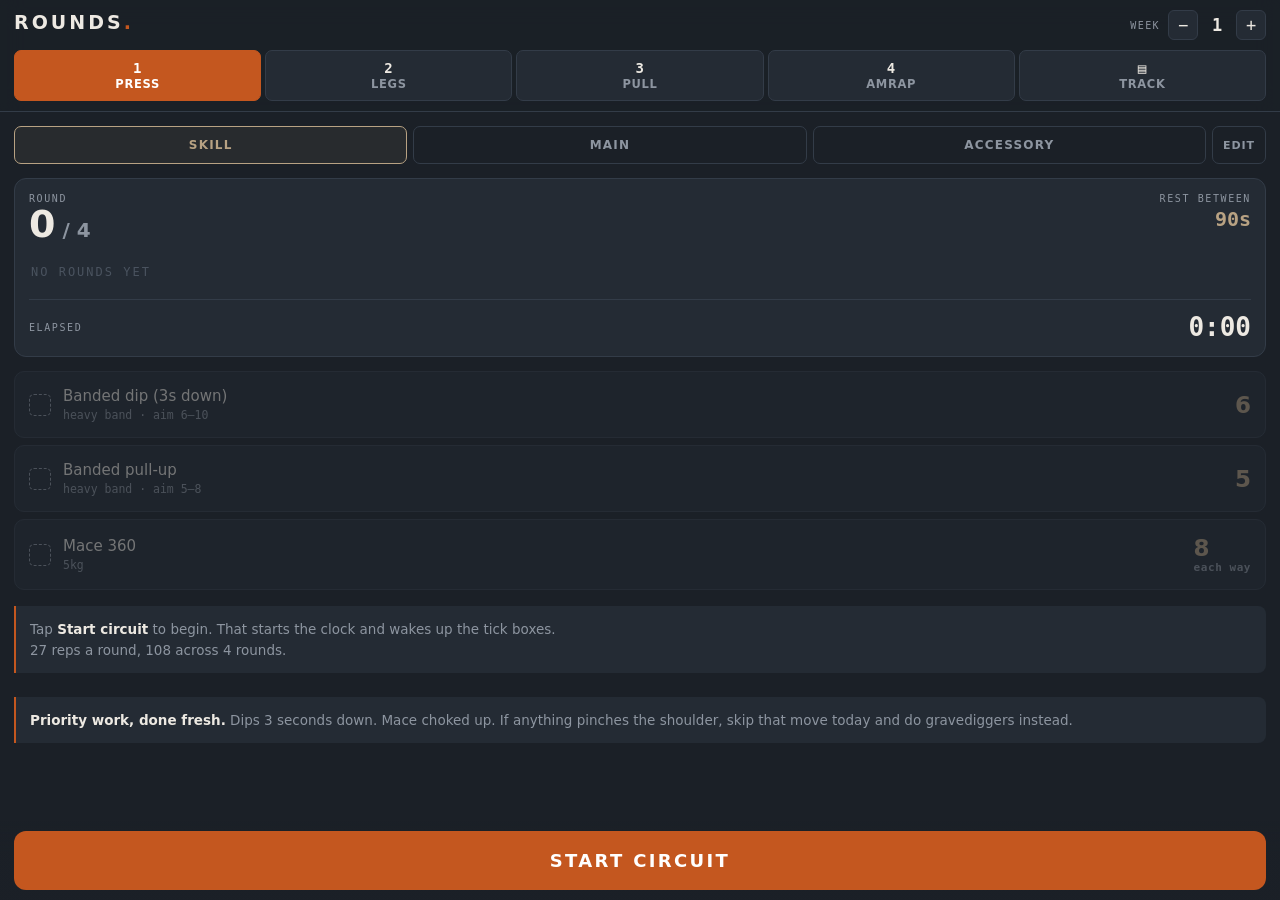
==== index.html @ 88462869 "Create index.html" ====
<!DOCTYPE html>
<html lang="en">
<head>
<meta charset="utf-8">
<meta name="viewport" content="width=device-width, initial-scale=1, viewport-fit=cover, user-scalable=no">
<meta name="apple-mobile-web-app-capable" content="yes">
<meta name="apple-mobile-web-app-title" content="Rounds">
<meta name="apple-mobile-web-app-status-bar-style" content="black-translucent">
<meta name="theme-color" content="#1B2027">
<link rel="manifest" href="manifest.json">
<link rel="apple-touch-icon" href="apple-touch-icon.png">
<title>Rounds Block</title>
<style>
:root{
  --iron:#1B2027; --iron-lift:#242B34; --iron-edge:#333C48;
  --chalk:#EDE9E2; --chalk-dim:#8D95A0;
  --oxide:#C4571F; --canvas:#B8A283; --done:#3D4A3A;
  --display:'Avenir Next Condensed','HelveticaNeue-CondensedBold','Arial Narrow',system-ui,sans-serif;
  --body:-apple-system,BlinkMacSystemFont,system-ui,'Segoe UI',sans-serif;
  --data:ui-monospace,'SF Mono',Menlo,Consolas,monospace;
}
*{box-sizing:border-box;-webkit-tap-highlight-color:transparent;margin:0;padding:0}
html,body{height:100%}
body{background:var(--iron);color:var(--chalk);font-family:var(--body);
 -webkit-font-smoothing:antialiased;padding-bottom:calc(168px + env(safe-area-inset-bottom));
 overscroll-behavior-y:contain}
button{font:inherit}

header{position:sticky;top:0;z-index:20;background:rgba(27,32,39,.94);
 backdrop-filter:saturate(160%) blur(12px);border-bottom:1px solid var(--iron-edge);
 padding:calc(10px + env(safe-area-inset-top)) 14px 10px}
.brandrow{display:flex;align-items:baseline;justify-content:space-between;margin-bottom:10px}
.brand{font-family:var(--display);font-weight:700;font-size:19px;letter-spacing:.16em;text-transform:uppercase}
.brand em{color:var(--oxide);font-style:normal}
.brandl{display:flex;align-items:center;gap:10px}
.progpill{border:1px solid var(--canvas);background:rgba(184,162,131,.1);color:var(--canvas);border-radius:6px;
 padding:5px 9px;font-family:var(--display);font-size:11px;letter-spacing:.12em;text-transform:uppercase;font-weight:700}
.editing .rp-rest{outline:1.5px dashed var(--canvas);outline-offset:4px;border-radius:6px;cursor:pointer}
.weekwrap{display:flex;align-items:center;gap:8px}
.weeklabel{font-family:var(--data);font-size:10px;letter-spacing:.14em;color:var(--chalk-dim);text-transform:uppercase}
.wkbtn{width:30px;height:30px;border:1px solid var(--iron-edge);background:var(--iron-lift);
 color:var(--chalk);border-radius:6px;font-size:17px;line-height:1;font-family:var(--data)}
.wkbtn:active{background:var(--oxide);border-color:var(--oxide)}
.wknum{font-family:var(--data);font-size:17px;font-weight:600;min-width:22px;text-align:center;font-variant-numeric:tabular-nums}
.tabs{display:grid;grid-template-columns:repeat(5,1fr);gap:4px}
.tab{border:1px solid var(--iron-edge);background:var(--iron-lift);color:var(--chalk-dim);
 border-radius:7px;padding:9px 1px;font-family:var(--display);font-size:11.5px;
 letter-spacing:.06em;text-transform:uppercase;font-weight:600}
.tab .n{display:block;font-family:var(--data);font-size:14px;color:var(--chalk);margin-bottom:1px}
.tab[aria-selected="true"]{background:var(--oxide);border-color:var(--oxide);color:#fff}
.tab[aria-selected="true"] .n{color:#fff}
.tab .dot{display:inline-block;width:5px;height:5px;border-radius:50%;background:var(--canvas);
 vertical-align:middle;margin-left:3px}
.tab[aria-selected="true"] .dot{background:#fff}

.circuits{display:flex;gap:6px;padding:14px 14px 0}
.cbtn{flex:1;border:1px solid var(--iron-edge);background:transparent;color:var(--chalk-dim);
 border-radius:7px;padding:11px 4px;font-family:var(--display);font-size:12px;
 letter-spacing:.1em;text-transform:uppercase;font-weight:600}
.cbtn[aria-selected="true"]{border-color:var(--canvas);color:var(--canvas);background:rgba(184,162,131,.08)}
.cbtn .tick{color:var(--canvas);font-size:11px}
.editbtn{flex:0 0 54px;border:1px solid var(--iron-edge);background:transparent;color:var(--chalk-dim);
 border-radius:7px;font-family:var(--display);font-size:11px;letter-spacing:.08em;text-transform:uppercase;font-weight:600}
.editbtn[aria-pressed="true"]{border-color:var(--canvas);background:var(--canvas);color:var(--iron)}

.roundpanel{margin:14px;padding:14px;background:var(--iron-lift);border:1px solid var(--iron-edge);border-radius:12px}
.rp-top{display:flex;justify-content:space-between;align-items:flex-start;margin-bottom:12px;gap:10px}
.rp-lab{font-family:var(--data);font-size:10px;letter-spacing:.16em;color:var(--chalk-dim);text-transform:uppercase;margin-bottom:3px}
.rp-count{font-family:var(--display);font-size:38px;font-weight:700;line-height:.9}
.rp-count span{color:var(--chalk-dim);font-size:20px}
.rp-rest{text-align:right}
.rp-rest .v{font-family:var(--data);font-size:20px;font-weight:600;color:var(--canvas)}
#tally{width:100%;height:34px;display:block}
.elapsed{margin-top:12px;padding-top:12px;border-top:1px solid var(--iron-edge);
 display:flex;justify-content:space-between;align-items:center}
.elapsed .v{font-family:var(--data);font-size:26px;font-weight:600;font-variant-numeric:tabular-nums;color:var(--chalk)}
.sealed{margin-top:12px;padding-top:12px;border-top:1px solid var(--iron-edge)}
.sealed .msg{font-size:13px;color:var(--canvas);font-family:var(--data);letter-spacing:.03em;line-height:1.5}

.stations{padding:0 14px;display:flex;flex-direction:column;gap:7px}
.st{display:flex;align-items:center;gap:12px;width:100%;text-align:left;
 background:var(--iron-lift);border:1px solid var(--iron-edge);border-radius:10px;
 padding:15px 14px;color:var(--chalk);transition:background .12s,border-color .12s,opacity .12s}
.st .mark{flex:none;width:22px;height:22px;border-radius:5px;border:1.5px solid var(--chalk-dim);position:relative}
.st .nm{flex:1;font-size:15px;font-weight:500;line-height:1.25}
.st .kit{display:block;font-size:11.5px;color:var(--chalk-dim);margin-top:2px;font-family:var(--data)}
.st .rp{flex:none;font-family:var(--display);font-size:23px;font-weight:700;color:var(--canvas)}
.st .rp small{font-size:11px;color:var(--chalk-dim);display:block;text-align:right;font-family:var(--data);letter-spacing:.05em}
.st[data-done="1"]{background:var(--done);border-color:#4E5C4A;opacity:.62}
.st[data-done="1"] .nm{text-decoration:line-through;text-decoration-thickness:1.5px}
.st[data-done="1"] .mark{background:var(--canvas);border-color:var(--canvas)}
.st[data-done="1"] .mark::after{content:"";position:absolute;left:7px;top:3px;width:5px;height:10px;
 border:solid var(--iron);border-width:0 2.5px 2.5px 0;transform:rotate(42deg)}
.sealedlist .st{opacity:.5}
.waiting .st{opacity:.42}
.waiting .st .mark{border-style:dashed}
.editing .st{border-color:var(--canvas);border-style:dashed;background:rgba(184,162,131,.06);opacity:1}
.editing .st .mark{display:none}
.editing .st .nm{text-decoration:none}
.editing .st .kit{color:var(--canvas)}
.editnote{margin:12px 14px 0;font-family:var(--data);font-size:10.5px;letter-spacing:.12em;
 text-transform:uppercase;color:var(--canvas)}

.note{margin:16px 14px 24px;padding:13px 14px;border-left:2px solid var(--oxide);
 background:var(--iron-lift);border-radius:0 8px 8px 0;font-size:13.5px;line-height:1.5;color:var(--chalk-dim)}
.note b{color:var(--chalk);font-weight:600}
.loads{padding:2px 14px 24px}
.loads h2{font-family:var(--display);font-size:14px;letter-spacing:.14em;text-transform:uppercase;margin:22px 0 9px;color:var(--canvas)}
.loads h2 .sub{display:block;font-family:var(--body);font-size:11.5px;letter-spacing:0;
 text-transform:none;color:var(--chalk-dim);font-weight:400;margin-top:4px;line-height:1.45}
.kitrow{display:flex;justify-content:space-between;align-items:center;gap:12px;width:100%;text-align:left;
 padding:14px 0;border:0;border-bottom:1px solid var(--iron-edge);background:none;
 color:var(--chalk);font-size:14px}
.kitrow .v{font-family:var(--data);color:var(--canvas);white-space:nowrap;font-weight:600;font-size:15px;text-align:right}
.kitrow .v em{font-style:normal;display:block;color:var(--chalk-dim);font-size:11px;font-weight:400;margin-top:2px}
.grouplab{font-family:var(--data);font-size:10px;letter-spacing:.14em;text-transform:uppercase;
 color:var(--chalk-dim);padding:16px 0 2px}
.logrow{display:flex;justify-content:space-between;gap:12px;padding:13px 0;border-bottom:1px solid var(--iron-edge);font-size:14px;align-items:flex-start}
.logrow .d{color:var(--chalk-dim);font-family:var(--data);font-size:11.5px;display:block;margin-top:3px;line-height:1.5}
.logrow .t{font-family:var(--data);color:var(--canvas);font-weight:600;text-align:right;white-space:nowrap}
.logrow .del{display:block;border:1px solid var(--iron-edge);background:transparent;color:var(--chalk-dim);
 border-radius:6px;padding:8px 11px;font-family:var(--data);font-size:11px;margin-top:7px}
.small{font-size:12.5px;color:var(--chalk-dim);padding:14px 0;line-height:1.55}
.ghost{border:1px solid var(--iron-edge);background:transparent;color:var(--chalk-dim);
 border-radius:8px;padding:14px 15px;font-family:var(--display);font-size:12px;
 letter-spacing:.11em;text-transform:uppercase;font-weight:600;width:100%;margin-top:14px}
.ghost.warn{border-color:#5E3A2A;color:#C98D6E}
.chart{width:100%;height:136px;display:block;margin:4px 0 2px}
.stat{display:flex;gap:8px;margin:2px 0 6px}
.stat div{flex:1;background:var(--iron-lift);border:1px solid var(--iron-edge);border-radius:10px;padding:11px 12px}
.stat .k{font-family:var(--data);font-size:9.5px;letter-spacing:.13em;text-transform:uppercase;color:var(--chalk-dim);line-height:1.4}
.stat .v{font-family:var(--display);font-size:26px;font-weight:700;color:var(--chalk);line-height:1.1;margin-top:4px}

.bar{position:fixed;left:0;right:0;bottom:0;z-index:30;
 padding:10px 14px calc(10px + env(safe-area-inset-bottom));
 background:linear-gradient(to top,rgba(27,32,39,.99) 62%,rgba(27,32,39,0))}
.go{width:100%;border:none;border-radius:12px;padding:19px;background:var(--oxide);color:#fff;
 font-family:var(--display);font-size:18px;font-weight:700;letter-spacing:.13em;text-transform:uppercase}
.go:active{filter:brightness(.86)}
.go[disabled]{background:var(--iron-lift);color:var(--chalk-dim);border:1px solid var(--iron-edge)}
.timer{width:100%;border:1px solid var(--canvas);border-radius:12px;padding:13px;
 background:rgba(184,162,131,.1);color:var(--canvas);display:flex;align-items:center;justify-content:space-between}
.timer .t{font-family:var(--data);font-size:34px;font-weight:600;font-variant-numeric:tabular-nums}
.timer .lab{font-family:var(--display);font-size:11px;letter-spacing:.16em;text-transform:uppercase;text-align:left}
.timer .skip{border:1px solid var(--canvas);background:transparent;color:var(--canvas);border-radius:8px;
 padding:11px 15px;font-family:var(--display);font-size:12px;letter-spacing:.11em;text-transform:uppercase;font-weight:600}

.scrim{position:fixed;inset:0;background:rgba(10,13,17,.72);z-index:40;backdrop-filter:blur(2px)}
.sheet{position:fixed;left:0;right:0;bottom:0;z-index:50;background:var(--iron-lift);
 border-top:1px solid var(--iron-edge);border-radius:16px 16px 0 0;
 padding:18px 16px calc(18px + env(safe-area-inset-bottom));max-height:88%;overflow:auto}
.sheet h3{font-family:var(--display);font-size:20px;letter-spacing:.09em;text-transform:uppercase;font-weight:700}
.sheet .cap{font-size:13.5px;color:var(--chalk-dim);line-height:1.55;margin-top:9px}
.sheet .cap b{color:var(--chalk);font-weight:600}
.stepper{display:flex;align-items:center;gap:10px;margin:18px 0 4px}
.stepper button{flex:0 0 64px;height:64px;border:1px solid var(--iron-edge);background:var(--iron);
 color:var(--chalk);border-radius:12px;font-size:28px;font-family:var(--data);line-height:1}
.stepper button:active{background:var(--oxide);border-color:var(--oxide)}
.stepper .val{flex:1;text-align:center;font-family:var(--display);font-size:42px;font-weight:700;color:var(--canvas);line-height:1}
.stepper .val u{text-decoration:none;font-size:16px;color:var(--chalk-dim);display:block;
 font-family:var(--data);letter-spacing:.1em;margin-top:5px;text-transform:uppercase}
.chips{display:flex;flex-wrap:wrap;gap:7px;margin-top:12px}
.chip{border:1px solid var(--iron-edge);background:var(--iron);color:var(--chalk-dim);border-radius:8px;
 padding:12px 14px;font-family:var(--data);font-size:13px;min-width:58px}
.chip[aria-pressed="true"]{border-color:var(--canvas);color:var(--canvas);background:rgba(184,162,131,.12)}
.sheetbtns{display:flex;gap:8px;margin-top:16px}
.sheetbtns button{flex:1;border-radius:12px;padding:17px 10px;font-family:var(--display);
 font-size:14px;letter-spacing:.11em;text-transform:uppercase;font-weight:700;border:1px solid var(--iron-edge);
 background:transparent;color:var(--chalk-dim)}
.sheetbtns button.primary{background:var(--oxide);border-color:var(--oxide);color:#fff}
.sheetbtns button.danger{background:#7A3418;border-color:#7A3418;color:#fff}
.hidden{display:none!important}
@media (prefers-reduced-motion:reduce){*{transition:none!important;animation:none!important}}
</style>
</head>
<body>

<header>
  <div class="brandrow">
    <div class="brandl">
      <div class="brand">Rounds<em>.</em></div>
      <button class="progpill hidden" id="progpill" aria-label="Change programme">Build ▾</button>
    </div>
    <div class="weekwrap">
      <span class="weeklabel">Week</span>
      <button class="wkbtn" id="wkdown" aria-label="Previous week">−</button>
      <span class="wknum" id="wknum">1</span>
      <button class="wkbtn" id="wkup" aria-label="Next week">+</button>
    </div>
  </div>
  <div class="tabs" id="tabs" role="tablist"></div>
</header>

<div class="circuits" id="circuits" role="tablist"></div>
<div class="editnote hidden" id="editnote">Editing — tap a station for load or reps, tap the rest to change it</div>

<div class="roundpanel" id="roundpanel">
  <div class="rp-top" id="rptop">
    <div>
      <div class="rp-lab">Round</div>
      <div class="rp-count"><b id="rdone">0</b><span id="rtotal"> / 3</span></div>
    </div>
    <div class="rp-rest" id="rprest">
      <div class="rp-lab" id="restlab">Rest between</div>
      <div class="v" id="restval">75s</div>
    </div>
  </div>
  <svg id="tally" viewBox="0 0 300 34" preserveAspectRatio="xMinYMid meet" aria-hidden="true"></svg>
  <div class="elapsed hidden" id="elapsedbox">
    <div class="rp-lab" style="margin:0" id="elapsedlab">Elapsed</div>
    <div class="v" id="elapsedval">0:00</div>
  </div>
  <div class="sealed hidden" id="sealedbox">
    <div class="msg" id="sealedmsg">Logged.</div>
    <button class="ghost warn" id="startagain">Start this circuit again</button>
  </div>
</div>

<div class="stations" id="stations"></div>
<div id="extra"></div>

<div class="bar" id="bar">
  <button class="go" id="go">Round complete</button>
  <div class="timer hidden" id="timerbox">
    <div>
      <div class="lab">Resting</div>
      <div class="t" id="tval">1:15</div>
    </div>
    <button class="skip" id="skip">Skip</button>
  </div>
</div>

<div class="scrim hidden" id="scrim"></div>
<div class="sheet hidden" id="sheet" role="dialog" aria-modal="true"></div>

<script>
/* ============================================================
   MOVEMENTS
   One entry per implement. The load lives here, not on the
   station, so changing the sandbag once changes it everywhere
   the sandbag appears.
   kind: mace | kb | bag | machine | bw
   ============================================================ */
const MOVES={
 mace360:     {label:"Mace 360",                 kg:8,  kind:"mace"},
 mace10to2:   {label:"Mace 10-to-2",             kg:8,  kind:"mace"},
 maceUpper:   {label:"Mace uppercut",            kg:5,  kind:"mace"},
 maceBarb:    {label:"Mace barbarian squat",     kg:8,  kind:"mace"},
 kbSwing:     {label:"KB two-hand swing",        kg:24, kind:"kb"},
 kbSwing1:    {label:"KB single-arm swing",      kg:20, kind:"kb"},
 kbPress2:    {label:"KB double overhead press", kg:16, pair:true, kind:"kb"},
 kbPushPress: {label:"KB single-arm push press", kg:24, kind:"kb"},
 kbFront2:    {label:"KB double front squat",    kg:20, pair:true, kind:"kb"},
 kbLunge:     {label:"KB rack reverse lunge",    kg:16, pair:true, kind:"kb"},
 kbSplit:     {label:"Bulgarian split squat",    kg:12, pair:true, kind:"kb"},
 kbRDL:       {label:"KB single-leg RDL",        kg:24, kind:"kb"},
 kbClean:     {label:"KB clean & press",         kg:20, kind:"kb"},
 renegade:    {label:"Renegade row",             kg:16, pair:true, kind:"kb"},
 farmer:      {label:"Farmer carry",             kg:20, pair:true, kind:"kb"},
 sandbag:     {label:"Sandbag",                  kg:20, kind:"bag"},
 chestPress:  {label:"Plate-loaded chest press", kg:0,  kind:"machine"},
 rowMachine:  {label:"Plate-loaded row",         kg:0,  kind:"machine"},
 cableCurl:   {label:"Cable curl",               kg:0,  kind:"machine"},
 pressUp:     {label:"Press-up",                 kg:0,  kind:"bw"},
 dip:         {label:"Dip",                      kg:0,  kind:"bw"},
 pullUp:      {label:"Pull-up",                  kg:0,  kind:"bw"},
 kneeRaise:   {label:"Hanging knee raise",       kg:0,  kind:"bw"},
 /* --- added for the Build block --- */
 bandPull:    {label:"Banded pull-up",           band:"Heavy", kind:"band"},
 bandDip:     {label:"Banded dip",               band:"Heavy", kind:"band"},
 pullNeg:     {label:"Pull-up negative",         kg:0,  kind:"bw"},
 dipHold:     {label:"Dip support hold",         kg:0,  kind:"bw"},
 pushKB:      {label:"Push-up on KB handles",    kg:0,  kind:"bw"},
 pushDecline: {label:"Decline / archer push-up", kg:0,  kind:"bw"},
 hollow:      {label:"Hollow hold",              kg:0,  kind:"bw"},
 bMace360:    {label:"Mace 360 (choked up)",     kg:5,  kind:"mace"},
 bMace10to2:  {label:"Mace 10-to-2 (choked up)", kg:5,  kind:"mace"},
 maceGrave:   {label:"Mace gravedigger",         kg:8,  kind:"mace"},
 kbRDL2:      {label:"Double KB Romanian deadlift", kg:20, pair:true, kind:"kb"},
 suitcase:    {label:"Suitcase carry",           kg:24, kind:"kb"},
 gorilla:     {label:"Double KB gorilla row",    kg:16, pair:true, kind:"kb"},
 goblet:      {label:"Goblet squat",             kg:20, kind:"kb"},
 slamBall:    {label:"Slam ball",                kg:10, kind:"ball"},
 facePull:    {label:"Cable face pull",          kg:0,  kind:"machine"},
 latPull:     {label:"Kneeling cable lat pulldown", kg:0, kind:"machine"},
 cableFly:    {label:"Cable chest fly",          kg:0,  kind:"machine"},
 cableLat:    {label:"Cable lateral raise",      kg:0,  kind:"machine"},
 cableRear:   {label:"Cable rear delt fly",      kg:0,  kind:"machine"}
};
const BANDS=["Extra heavy","Heavy","Medium","Light","Extra light","None"];

/* ============================================================
   BUILD — muscle-building circuits, 6-week block.
   Each session: Skill (pull-ups, dips, mace, done fresh),
   Main, Accessory. Session 4 is a 20-minute AMRAP.
   rng = the rep range to work through; rp = today's target.
   Week 6 is a deload: one round fewer on every circuit.
   ============================================================ */
const BUILD=[
 {n:1,name:"Press",
  A:{lab:"Skill",rounds:4,rest:90,
    note:"<b>Priority work, done fresh.</b> Dips 3 seconds down. Mace choked up. If anything pinches the shoulder, skip that move today and do gravediggers instead.",
    items:[
    {mv:"bandDip",    nm:"Banded dip (3s down)",     rp:6,  rng:"6–10"},
    {mv:"bandPull",   nm:"Banded pull-up",           rp:5,  rng:"5–8"},
    {mv:"bMace360",   nm:"Mace 360",                 rp:8,  side:"each", sub:"each way"}]},
  B:{lab:"Main",rounds:4,rest:75,
    note:"Straight from one station to the next. Every set stops 1–2 reps short of failure.",
    items:[
    {mv:"chestPress", nm:"Plate-loaded bench press", rp:10, rng:"10–12"},
    {mv:"rowMachine", nm:"Seated row",               rp:10, rng:"10–12"},
    {mv:"pushKB",     nm:"Push-up on KB handles",    rp:12, rng:"max −2"},
    {mv:"facePull",   nm:"Cable face pull",          rp:15, rng:"15–20"}]},
  C:{lab:"Accessory",rounds:2,rest:60,items:[
    {mv:"cableCurl",  nm:"Cable curl",               rp:12, rng:"12–15"},
    {mv:"kneeRaise",  nm:"Hanging knee raise",       rp:10, rng:"10–15"}]},
  fin:null},

 {n:2,name:"Legs",
  A:{lab:"Skill",rounds:3,rest:90,
    note:"<b>Negatives:</b> jump to the top, lower over 5 seconds. <b>Dip hold:</b> arms locked, shoulders pushed down away from your ears.",
    items:[
    {mv:"pullNeg",    nm:"Pull-up negative (5s down)", rp:3, rng:"3"},
    {mv:"maceGrave",  nm:"Mace gravedigger",         rp:8,  side:"each"},
    {mv:"dipHold",    nm:"Dip support hold",         rp:20, type:"sec", rng:"20–30s"}]},
  B:{lab:"Main",rounds:4,rest:75,items:[
    {mv:"kbFront2",   nm:"Double KB front squat",    rp:8,  rng:"8–12"},
    {mv:"kbSwing",    nm:"KB swing",                 rp:15},
    {mv:"kbSplit",    nm:"Bulgarian split squat",    rp:10, side:"each"},
    {mv:"kneeRaise",  nm:"Hanging knee raise",       rp:10, rng:"10–15"}]},
  C:{lab:"Accessory",rounds:3,rest:60,items:[
    {mv:"kbRDL2",     nm:"Double KB Romanian deadlift", rp:12},
    {mv:"suitcase",   nm:"Suitcase carry",           rp:30, type:"m", sub:"metres each hand"},
    {mv:"slamBall",   nm:"Slam ball",                rp:10}]},
  fin:null},

 {n:3,name:"Pull",
  A:{lab:"Skill",rounds:4,rest:90,
    note:"<b>Priority work, done fresh.</b> Full hang at the bottom of every pull-up. Mace choked up.",
    items:[
    {mv:"bandPull",   nm:"Banded pull-up",           rp:6,  rng:"6–10"},
    {mv:"bandDip",    nm:"Banded dip",               rp:6,  rng:"6–10"},
    {mv:"bMace10to2", nm:"Mace 10-to-2",             rp:8,  side:"each"}]},
  B:{lab:"Main",rounds:4,rest:75,items:[
    {mv:"latPull",    nm:"Kneeling cable lat pulldown", rp:10, rng:"10–12"},
    {mv:"pushDecline",nm:"Decline or archer push-up", rp:10, rng:"max −2"},
    {mv:"gorilla",    nm:"Double KB gorilla row",    rp:10, side:"each"},
    {mv:"cableFly",   nm:"Cable chest fly",          rp:12, rng:"12–15"}]},
  C:{lab:"Accessory",rounds:2,rest:60,items:[
    {mv:"cableLat",   nm:"Cable lateral raise",      rp:15, rng:"15–20"},
    {mv:"cableRear",  nm:"Cable rear delt fly",      rp:15, rng:"15–20"},
    {mv:"hollow",     nm:"Hollow hold",              rp:20, type:"sec", rng:"20–30s"}]},
  fin:null},

 {n:4,name:"AMRAP",
  A:{lab:"20-min AMRAP",amrap:1200,rest:0,items:[
    {mv:"bandPull",   nm:"Banded pull-up",           rp:5},
    {mv:"bandDip",    nm:"Banded dip",               rp:5},
    {mv:"bMace360",   nm:"Mace 360",                 rp:10, side:"total"},
    {mv:"kbSwing",    nm:"KB swing",                 rp:10},
    {mv:"goblet",     nm:"Goblet squat",             rp:10},
    {mv:"slamBall",   nm:"Slam ball",                rp:10}]},
  fin:null}
];

/* type: undefined (reps) | sec | m      side: total | each | undefined */
const WEEKS={1:[3,3],2:[3,3],3:[4,3],4:[4,3],5:[5,4],6:[5,4],7:[5,4],8:[3,2]};
const S4=[3,3,4,4,5,5,5,3];
const KEY="roundsblock.v2";
const OLDKEY="roundsblock.v1";

/* Each programme keeps its own week, progress, reps and log.
   The original block keeps an empty key prefix so existing data
   stays exactly where it was. */
const PROGS={
  build: {id:"build", name:"Build",  pre:"build|", weeks:6, sessions:BUILD,
          desc:"Pull-ups, dips and mace first while you're fresh, then muscle-building circuits. 6-week block; week 6 is a deload."}
};
const CKEYS=["A","B","C"];
let SESSIONS=BUILD;

let state={
  week:1, sIdx:0, circuit:"A", view:"train", edit:false,
  kg:{}, pair:{}, reps:{}, band:{}, rest:{}, weekOf:{},
  prog:{},
  log:[], kitLog:[]
};
function PR(){ return PROGS[state.progId]||PROGS.build; }
function isBuild(){ return PR().id==="build"; }
function progOf(e){ return e.prog||"rounds"; }
let timerId=null,tickId=null,wakeLock=null;
const $=id=>document.getElementById(id);
const esc=s=>String(s).replace(/[&<>"]/g,c=>({"&":"&amp;","<":"&lt;",">":"&gt;",'"':"&quot;"}[c]));

/* ---------- persistence ---------- */
function save(){ try{ localStorage.setItem(KEY,JSON.stringify(state)); }catch(e){} }
function load(){
  try{
    const raw=localStorage.getItem(KEY);
    if(raw){
      const d=JSON.parse(raw);
      if(d&&typeof d==="object") state=Object.assign(state,d);
      return;
    }
    migrate();
  }catch(e){}
}
function migrate(){
  const raw=localStorage.getItem(OLDKEY); if(!raw) return;
  try{
    const d=JSON.parse(raw);
    if(typeof d.week==="number"&&d.week>=1&&d.week<=8) state.week=d.week;
    (d.log||[]).forEach(e=>state.log.push({
      id:uid(), t:0, date:e.date||"", week:e.week||1, sIdx:3, circuit:"A",
      rounds:e.rounds||0, secs:mmss(e.time), reps:0, vol:0
    }));
    save();
  }catch(e){}
}
function uid(){ return Date.now().toString(36)+Math.random().toString(36).slice(2,7); }
function mmss(t){ const p=String(t||"").split(":"); return p.length===2?(+p[0]*60+ +p[1]):0; }

/* ---------- loads and reps ---------- */
function kgOf(mv){ return state.kg[mv]!=null ? state.kg[mv] : MOVES[mv].kg; }
function pairOf(mv){ return state.pair[mv]!=null ? state.pair[mv] : !!MOVES[mv].pair; }
function bandOf(mv){ return state.band[mv]!=null ? state.band[mv] : MOVES[mv].band; }
function kitLabel(mv){
  const k=kgOf(mv), p=pairOf(mv), kind=MOVES[mv].kind;
  if(kind==="band"){ const b=bandOf(mv); return b==="None" ? "strict — no band" : b.toLowerCase()+" band"; }
  if(kind==="ball") return k+"kg ball";
  if(kind==="bw") return k>0 ? "bodyweight + "+k+"kg" : "bodyweight";
  if(kind==="machine") return k>0 ? k+"kg" : "load not set";
  if(kind==="bag") return k+"kg bag";
  return p ? "2 × "+k+"kg" : k+"kg";
}
function repKey(s,c,i){ return PR().pre+s+":"+c+":"+i; }
function repOf(s,c,i){
  const k=repKey(s,c,i);
  return state.reps[k]!=null ? state.reps[k] : SESSIONS[s][c].items[i].rp;
}
function subLabel(it,rp){
  if(it.sub) return it.sub;
  if(it.type==="sec") return "seconds";
  if(it.type==="m") return "metres";
  if(it.side==="each") return "per side";
  if(it.side==="total") return rp%2===0 ? (rp/2)+" each side" : "alternating";
  return "";
}
function repTotal(it,rp){ if(it.type) return 0; return it.side==="each" ? rp*2 : rp; }
function repVol(it,rp,mv){
  const kind=MOVES[mv].kind;
  if(kind==="bw"||kind==="band"||it.type) return 0;
  return repTotal(it,rp)*kgOf(mv)*(pairOf(mv)?2:1);
}

/* ---------- derived ---------- */
function current(){ return SESSIONS[state.sIdx][state.circuit]||null; }
function rounds(){
  const cir=current();
  if(isBuild()){
    if(!cir) return 0;
    if(cir.amrap) return Infinity;
    return Math.max(1,cir.rounds-(state.week===6?1:0));
  }
  if(state.sIdx===3) return S4[state.week-1];
  return WEEKS[state.week][state.circuit==="A"?0:1];
}
function restKey(){ return PR().pre+state.sIdx+":"+state.circuit; }
function baseRest(){ const c=current(); if(!c) return 0; const o=state.rest[restKey()]; return o!=null?o:c.rest; }
function rest(){ const b=baseRest(); return (!isBuild()&&state.week===7)?Math.round(b*0.75):b; }
function pKey(w,s,c){ return PR().pre+w+":"+s+":"+c; }
function P(){
  const k=pKey(state.week,state.sIdx,state.circuit);
  if(!state.prog[k]) state.prog[k]={done:0,checks:[],startedAt:null,secs:0,logged:false,logId:null};
  const p=state.prog[k];
  const cir=current();
  const n=cir?cir.items.length:0;
  if(!Array.isArray(p.checks)||p.checks.length!==n) p.checks=new Array(n).fill(false);
  return p;
}
function fmt(s){ s=Math.max(0,Math.floor(s||0)); return Math.floor(s/60)+":"+String(s%60).padStart(2,"0"); }
function isAmrap(){ const c=current(); return !!(c&&c.amrap); }
function isFin(p){
  if(state.circuit==="F") return p.done>=1;
  if(isAmrap()) return p.secs>0;
  return p.done>=rounds();
}
function whereUsed(mv){
  const out=[];
  SESSIONS.forEach(s=>CKEYS.forEach(c=>{
    if(s[c]&&s[c].items.some(it=>it.mv===mv)) out.push("session "+s.n+(s[c].lab?" "+s[c].lab.toLowerCase():(s.B?" "+c:"")));
  }));
  return out;
}
function movesInProg(){
  const out=[];
  SESSIONS.forEach(s=>CKEYS.forEach(c=>{ if(s[c]) s[c].items.forEach(it=>{ if(!out.includes(it.mv)) out.push(it.mv); }); }));
  return out;
}
function today(){ return new Date().toLocaleDateString("en-GB",{day:"2-digit",month:"short"}); }

/* ---------- sheets ---------- */
function closeSheet(){ $("sheet").classList.add("hidden"); $("scrim").classList.add("hidden"); }
function openSheet(html,wire){
  $("sheet").innerHTML=html;
  $("sheet").classList.remove("hidden");
  $("scrim").classList.remove("hidden");
  $("sheet").scrollTop=0;
  if(wire) wire();
}
function ask(title,body,okLabel,onOk,danger){
  openSheet(
    `<h3>${esc(title)}</h3><div class="cap">${body}</div>
     <div class="sheetbtns">
       <button id="sk_no">Keep it</button>
       <button id="sk_yes" class="${danger?"danger":"primary"}">${esc(okLabel)}</button>
     </div>`,
    ()=>{ $("sk_no").onclick=closeSheet; $("sk_yes").onclick=()=>{ closeSheet(); onOk(); }; }
  );
}

/* ---------- load editor ---------- */
const PRESETS={ kb:[12,16,20,24,36], mace:[5,8], bag:[20,25,30,35,40], machine:[10,20,30,40,50,60], bw:[0,4,8,12,16], ball:[6,8,10,12,15] };
const STEPS={ kb:2, mace:1, bag:1, machine:2.5, bw:1, ball:1 };
function openBand(mv){
  const M=MOVES[mv];
  let b=bandOf(mv);
  const where=whereUsed(mv);
  const draw=()=>document.querySelectorAll("#bdchips .chip").forEach(x=>x.setAttribute("aria-pressed",x.dataset.b===b));
  openSheet(
    `<h3>${esc(M.label)}</h3>
     <div class="cap">Used in <b>${esc(where.join(", ")||"nothing right now")}</b>.
       When you hit the top of the range on every round, move to the next lighter band and drop back to the bottom of the range.
       <b>None</b> means strict reps.</div>
     <div class="chips" id="bdchips">
       ${BANDS.map(x=>`<button class="chip" data-b="${esc(x)}">${esc(x)}</button>`).join("")}
     </div>
     <div class="sheetbtns"><button id="bdno">Cancel</button><button id="bdyes" class="primary">Save band</button></div>`,
    ()=>{
      document.querySelectorAll("#bdchips .chip").forEach(x=>x.onclick=()=>{ b=x.dataset.b; draw(); });
      $("bdno").onclick=closeSheet;
      $("bdyes").onclick=()=>{
        if(b!==bandOf(mv)) state.kitLog.push({t:Date.now(),date:today(),mv:mv,band:b});
        state.band[mv]=b; closeSheet(); save(); render();
      };
      draw();
    });
}
function openLoad(mv){
  const M=MOVES[mv];
  if(M.kind==="band"){ openBand(mv); return; }
  let kg=kgOf(mv), pr=pairOf(mv);
  const step=STEPS[M.kind]||1;
  const where=whereUsed(mv);
  const draw=()=>{
    const unit=M.kind==="bw" ? (kg===0?"bodyweight":"kg added") : "kg";
    const big =M.kind==="bw"&&kg===0 ? "BW" : (pr?"2 × "+kg:kg);
    $("ldval").innerHTML=big+"<u>"+unit+"</u>";
    document.querySelectorAll("#ldchips .chip").forEach(b=>b.setAttribute("aria-pressed",+b.dataset.k===kg));
    const pt=$("ldpair"); if(pt) pt.setAttribute("aria-pressed",pr);
  };
  openSheet(
    `<h3>${esc(M.label)}</h3>
     <div class="cap">Used in <b>${esc(where.join(", ")||"nothing right now")}</b>. Changing it here changes it everywhere that implement appears.</div>
     <div class="stepper">
       <button id="lddown" aria-label="Less">−</button>
       <div class="val" id="ldval"></div>
       <button id="ldup" aria-label="More">+</button>
     </div>
     <div class="chips" id="ldchips">
       ${(PRESETS[M.kind]||[]).map(k=>`<button class="chip" data-k="${k}">${M.kind==="bw"&&k===0?"BW":k+"kg"}</button>`).join("")}
     </div>
     ${M.kind==="kb"?`<div class="chips"><button class="chip" id="ldpair">Two bells</button></div>`:""}
     <div class="sheetbtns"><button id="ldno">Cancel</button><button id="ldyes" class="primary">Save load</button></div>`,
    ()=>{
      $("lddown").onclick=()=>{ kg=Math.max(0,Math.round((kg-step)*10)/10); draw(); };
      $("ldup").onclick  =()=>{ kg=Math.round((kg+step)*10)/10; draw(); };
      document.querySelectorAll("#ldchips .chip").forEach(b=>b.onclick=()=>{ kg=+b.dataset.k; draw(); });
      const pt=$("ldpair"); if(pt) pt.onclick=()=>{ pr=!pr; draw(); };
      $("ldno").onclick=closeSheet;
      $("ldyes").onclick=()=>{
        const changed=(kg!==kgOf(mv))||(pr!==pairOf(mv));
        state.kg[mv]=kg; state.pair[mv]=pr;
        if(changed) state.kitLog.push({t:Date.now(),date:today(),mv:mv,kg:kg,pair:pr});
        closeSheet(); save(); render();
      };
      draw();
    });
}

/* ---------- rep editor ---------- */
function openReps(s,c,i){
  const it=SESSIONS[s][c].items[i];
  let rp=repOf(s,c,i);
  const step=it.type?5:1;
  const unit=it.type==="m"?"metres":(it.type==="sec"?"seconds":(it.side==="each"?"reps per side":"reps"));
  const draw=()=>{ $("rpval").innerHTML=rp+"<u>"+unit+"</u>"; };
  openSheet(
    `<h3>${esc(it.nm)}</h3>
     <div class="cap">Session ${SESSIONS[s].n}${SESSIONS[s][c].lab?", "+esc(SESSIONS[s][c].lab.toLowerCase()):(SESSIONS[s].B?", circuit "+c:"")}.
       ${isBuild()
         ? `${it.rng?"Range <b>"+esc(it.rng)+"</b>. ":""}Add reps until every round hits the top of the range, then go up a bell or a lighter band and drop back to the bottom.`
         : "Reps are meant to hold still across a block — the usual time to raise them is when you restart at week 1."}</div>
     <div class="stepper">
       <button id="rpdown" aria-label="Fewer">−</button>
       <div class="val" id="rpval"></div>
       <button id="rpup" aria-label="More">+</button>
     </div>
     <div class="sheetbtns"><button id="rpno">Cancel</button><button id="rpyes" class="primary">Save reps</button></div>`,
    ()=>{
      $("rpdown").onclick=()=>{ rp=Math.max(1,rp-step); draw(); };
      $("rpup").onclick  =()=>{ rp=rp+step; draw(); };
      $("rpno").onclick=closeSheet;
      $("rpyes").onclick=()=>{ state.reps[repKey(s,c,i)]=rp; closeSheet(); save(); render(); };
      draw();
    });
}

function openRest(){
  let r=baseRest();
  const draw=()=>{
    $("rsval").innerHTML=r+"<u>seconds</u>";
    document.querySelectorAll("#rschips .chip").forEach(b=>b.setAttribute("aria-pressed",+b.dataset.r===r));
  };
  openSheet(
    `<h3>Rest between rounds</h3>
     <div class="cap">${isBuild()
       ? "Cut it <b>90 → 75 → 60</b> once reps and load have both moved. When you reach 60, go back to adding reps."
       : "Week 7 still takes a quarter off whatever you set here."}</div>
     <div class="stepper">
       <button id="rsdown" aria-label="Less">−</button>
       <div class="val" id="rsval"></div>
       <button id="rsup" aria-label="More">+</button>
     </div>
     <div class="chips" id="rschips">${[45,60,75,90,120].map(x=>`<button class="chip" data-r="${x}">${x}s</button>`).join("")}</div>
     <div class="sheetbtns"><button id="rsno">Cancel</button><button id="rsyes" class="primary">Save rest</button></div>`,
    ()=>{
      $("rsdown").onclick=()=>{ r=Math.max(0,r-15); draw(); };
      $("rsup").onclick  =()=>{ r=r+15; draw(); };
      document.querySelectorAll("#rschips .chip").forEach(b=>b.onclick=()=>{ r=+b.dataset.r; draw(); });
      $("rsno").onclick=closeSheet;
      $("rsyes").onclick=()=>{ state.rest[restKey()]=r; closeSheet(); save(); render(); };
      draw();
    });
}

function openProg(){
  openSheet(
    `<h3>Programme</h3>
     <div class="cap">Each programme keeps its own week, reps, progress and log. Loads on kit they share (swing bell, split-squat bells, machines) carry across.</div>
     ${Object.values(PROGS).map(p=>`
       <button class="kitrow" data-p="${p.id}"><span><b>${esc(p.name)}</b><span class="d" style="display:block;color:var(--chalk-dim);font-size:12px;margin-top:3px;line-height:1.45">${esc(p.desc)}</span></span>
       <span class="v">${p.id===state.progId?"✓":""}</span></button>`).join("")}
     <div class="sheetbtns"><button id="pgno">Close</button></div>`,
    ()=>{
      document.querySelectorAll("#sheet [data-p]").forEach(b=>b.onclick=()=>{ closeSheet(); switchProg(b.dataset.p); });
      $("pgno").onclick=closeSheet;
    });
}
function switchProg(id){
  if(id===state.progId||!PROGS[id]) return;
  endRest(); stopElapsed();
  state.weekOf[state.progId]=state.week;
  state.progId=id;
  state.week=state.weekOf[id]||1;
  SESSIONS=PR().sessions;
  state.sIdx=0; state.circuit="A"; state.edit=false;
  if(state.view!=="track") state.view="train";
  save(); render();
}

function openStation(s,c,i){
  const it=SESSIONS[s][c].items[i];
  const rp=repOf(s,c,i);
  openSheet(
    `<h3>${esc(it.nm)}</h3>
     <div class="cap">Now set to <b>${esc(kitLabel(it.mv))}</b> for <b>${rp} ${esc(subLabel(it,rp)||"reps")}</b>.</div>
     <div class="sheetbtns">
       <button id="stld" class="primary">Change load</button>
       <button id="strp" class="primary">Change reps</button>
     </div>
     <div class="sheetbtns"><button id="stno">Close</button></div>`,
    ()=>{
      $("stld").onclick=()=>{ closeSheet(); openLoad(it.mv); };
      $("strp").onclick=()=>{ closeSheet(); openReps(s,c,i); };
      $("stno").onclick=closeSheet;
    });
}

/* ---------- tally ---------- */
function drawTally(n){
  const svg=$("tally"); let out=""; let x=4;
  const S='stroke="#EDE9E2" stroke-width="2.6" stroke-linecap="round"';
  for(let g=0;g<Math.ceil(n/5);g++){
    const inG=Math.min(5,n-g*5);
    for(let i=0;i<Math.min(4,inG);i++)
      out+=`<line x1="${x+i*8}" y1="5" x2="${x+i*8}" y2="29" ${S}/>`;
    if(inG===5) out+=`<line x1="${x-4}" y1="28" x2="${x+27}" y2="6" ${S}/>`;
    x+=48;
  }
  svg.innerHTML=out||`<text x="2" y="23" fill="#4A535F" font-size="12" font-family="ui-monospace,monospace" letter-spacing="2">NO ROUNDS YET</text>`;
}

/* ---------- commit a finished circuit ---------- */
function commit(p){
  const s=state.sIdx,c=state.circuit;
  if(c==="F"){
    const e={id:uid(),t:Date.now(),date:today(),week:state.week,sIdx:s,circuit:"F",prog:PR().id,
             fin:true,rounds:0,secs:p.secs,reps:0,vol:0};
    state.log.push(e); p.logged=true; p.logId=e.id; return;
  }
  const items=SESSIONS[s][c].items;
  let reps=0,vol=0;
  items.forEach((it,i)=>{
    const rp=repOf(s,c,i);
    reps+=repTotal(it,rp)*p.done;
    vol +=repVol(it,rp,it.mv)*p.done;
  });
  const entry={
    id:uid(), t:Date.now(), date:today(), week:state.week, sIdx:s, circuit:c, prog:PR().id,
    rounds:p.done, secs:p.secs, reps:reps, vol:Math.round(vol)
  };
  state.log.push(entry);
  p.logged=true; p.logId=entry.id;
}

/* ---------- chrome ---------- */
function buildTabs(){
  let h=SESSIONS.map((s,i)=>{
    const sel=state.view==="train"&&i===state.sIdx;
    const live=["A","B","C","F"].some(c=>{
      const q=state.prog[pKey(state.week,i,c)];
      return q&&(q.done>0||q.startedAt);
    });
    return `<button class="tab" role="tab" aria-selected="${sel}" data-i="${i}">
      <span class="n">${s.n}</span>${esc(s.name)}${live?'<span class="dot"></span>':""}</button>`;
  }).join("");
  h+=`<button class="tab" role="tab" aria-selected="${state.view==="track"}" data-i="track">
        <span class="n">▤</span>Track</button>`;
  $("tabs").innerHTML=h;
  $("tabs").querySelectorAll(".tab").forEach(b=>b.onclick=()=>{
    endRest();
    if(b.dataset.i==="track"){ state.view="track"; state.edit=false; }
    else{
      state.view="train";
      state.sIdx=+b.dataset.i;
      fixCircuit();
    }
    save(); render();
  });
}
function buildCircuits(){
  if(state.view==="track"){ $("circuits").classList.add("hidden"); return; }
  $("circuits").classList.remove("hidden");
  const s=SESSIONS[state.sIdx];
  const opts=[];
  CKEYS.forEach(k=>{ if(s[k]) opts.push([k, s[k].lab || (k==="A"&&!s.B ? "The circuit" : "Circuit "+k)]); });
  if(s.fin) opts.push(["F","Finisher"]);
  $("circuits").innerHTML=opts.map(([k,l])=>{
    const p=state.prog[pKey(state.week,state.sIdx,k)];
    const mark=p&&p.logged?' <span class="tick">✓</span>'
             :(p&&p.done>0?` <span class="tick">${p.done}</span>`
             :(p&&p.startedAt?' <span class="tick">·</span>':""));
    return `<button class="cbtn" role="tab" aria-selected="${state.circuit===k}" data-c="${k}">${l}${mark}</button>`;
  }).join("")+`<button class="editbtn" id="edittog" aria-pressed="${state.edit}">Edit</button>`;
  $("circuits").querySelectorAll(".cbtn").forEach(b=>b.onclick=()=>{
    endRest(); state.circuit=b.dataset.c; save(); render();
  });
  $("edittog").onclick=()=>{ state.edit=!state.edit; save(); render(); };
}

function fixCircuit(){
  const s=SESSIONS[state.sIdx];
  if(state.circuit==="F"&&!s.fin) state.circuit="A";
  if(state.circuit!=="F"&&!s[state.circuit]) state.circuit="A";
}

/* ---------- render ---------- */
function render(){
  buildTabs(); buildCircuits();
  $("wknum").textContent=state.week;
  $("progpill").textContent=PR().name+" ▾";
  const editing=state.edit&&state.view==="train"&&state.circuit!=="F";
  $("editnote").classList.toggle("hidden",!editing);
  document.body.classList.toggle("editing",editing);

  if(state.view==="track"){ renderTrack(); return; }
  if(state.circuit==="F"){ renderFinisher(); return; }

  $("bar").classList.remove("hidden");
  $("roundpanel").classList.remove("hidden");

  const s=state.sIdx,c=state.circuit,cir=current(),p=P(),R=rounds();
  const amrap=!!cir.amrap;
  const fin=isFin(p), started=!!p.startedAt;

  $("rptop").classList.remove("hidden");
  $("tally").classList.remove("hidden");
  $("stations").className="stations"+(fin&&!editing?" sealedlist":"")+(!started&&!editing?" waiting":"");
  $("stations").innerHTML=cir.items.map((it,i)=>{
    const rp=repOf(s,c,i), sub=subLabel(it,rp);
    return `<button class="st" data-i="${i}" data-done="${p.checks[i]?1:0}">
       <span class="mark"></span>
       <span class="nm">${esc(it.nm)}<span class="kit">${esc(kitLabel(it.mv))}${it.rng?" · aim "+esc(it.rng):""}</span></span>
       <span class="rp">${rp}${sub?`<small>${esc(sub)}</small>`:""}</span>
     </button>`;
  }).join("");
  $("stations").querySelectorAll(".st").forEach(b=>b.onclick=()=>{
    const i=+b.dataset.i;
    if(state.edit){ openStation(s,c,i); return; }
    if(fin||!p.startedAt) return;
    p.checks[i]=!p.checks[i];
    b.dataset.done=p.checks[i]?1:0;
    if(!p.startedAt){ p.startedAt=Date.now(); startElapsed(); }
    save();
  });

  const perRound=cir.items.reduce((a,it,i)=>a+repTotal(it,repOf(s,c,i)),0);
  let note;
  if(amrap){
    const past=state.log.filter(e=>progOf(e)===PR().id&&e.sIdx===s&&e.circuit===c);
    const best=past.reduce((m,e)=>Math.max(m,e.rounds||0),0);
    const last=past.length?past[past.length-1].rounds:null;
    note = started
      ? `Keep moving. Tap <b>Round complete</b> each time you finish the list. The clock stops itself at ${fmt(cir.amrap)} and logs your rounds.`
      : `Tap <b>Start the clock</b>. ${fmt(cir.amrap)} minutes, as many rounds as you can.`;
    note += `<br>${perRound} reps a round.`+(last!=null?` Last time <b>${last} rounds</b>, best <b>${best}</b>. Beat it.`:"");
  } else {
    note = started
      ? `Move straight from one station to the next. The rest is <b>between rounds only</b> — ${rest()} seconds${(!isBuild()&&state.week===7)?" (week 7 cut)":""}.`
      : `Tap <b>Start circuit</b> to begin. That starts the clock and wakes up the tick boxes.`;
    if(perRound) note += `<br>${perRound} reps a round, ${perRound*R} across ${R} rounds.`;
  }
  if(isBuild()&&state.week===6) note += `<br><b>Week 6 deload</b> — one round fewer everywhere. Keep the loads, leave some in the tank.`;
  $("extra").innerHTML=`<div class="note">${note}</div>`+(cir.note?`<div class="note">${cir.note}</div>`:"");

  $("rdone").textContent=p.done;
  $("rtotal").textContent=amrap?" done":" / "+R;
  $("restlab").textContent=amrap?"Time cap":"Rest between";
  $("restval").textContent=amrap?fmt(cir.amrap):rest()+"s";
  $("elapsedlab").textContent=amrap?"Time left":"Elapsed";
  $("rprest").onclick=()=>{ if(state.edit&&!amrap) openRest(); };
  drawTally(p.done);

  $("elapsedbox").classList.remove("hidden");
  if(started&&!fin) startElapsed(); else stopElapsed();
  paintElapsed();

  $("sealedbox").classList.toggle("hidden",!(started||p.done>0));
  if(started||p.done>0){
    const e=state.log.find(x=>x.id===p.logId);
    $("sealedmsg").innerHTML = fin
      ? (e ? `Logged ${esc(e.date)} — ${e.rounds} ${e.rounds===1?"round":"rounds"}, ${e.reps} reps${e.secs?" in "+fmt(e.secs):""}. Stations are locked.`
           : `${p.done} rounds done. Stations are locked.`)
      : (amrap ? `Running. ${p.done} ${p.done===1?"round":"rounds"} so far.` : `Running. ${p.done} of ${R} rounds done.`);
    $("startagain").textContent=fin?"Start this circuit again":"Reset this circuit";
  }
  $("go").disabled=fin;
  $("go").textContent=fin?(amrap?"AMRAP complete ✓":"Circuit complete ✓"):(started?"Round complete":(amrap?"Start the clock":"Start circuit"));
}

function renderFinisher(){
  const p=P(), done=p.done>=1, started=!!p.startedAt;
  $("stations").className="stations";
  $("stations").innerHTML="";
  $("bar").classList.remove("hidden");
  $("roundpanel").classList.remove("hidden");
  $("rptop").classList.add("hidden");
  $("tally").classList.add("hidden");
  $("elapsedbox").classList.remove("hidden");
  if(started&&!done) startElapsed(); else stopElapsed();
  paintElapsed();

  $("sealedbox").classList.toggle("hidden",!(started||done));
  if(started||done){
    const e=state.log.find(x=>x.id===p.logId);
    $("sealedmsg").innerHTML = done
      ? `Logged ${esc(e?e.date:today())}${p.secs?" — "+fmt(p.secs):""}. Done for the day.`
      : `Running.`;
    $("startagain").textContent=done?"Do the finisher again":"Reset the finisher";
  }
  $("go").disabled=done;
  $("go").textContent=done?"Finisher complete ✓":(started?"Finisher complete":"Start finisher");
  $("extra").innerHTML=`<div class="note">${SESSIONS[state.sIdx].fin}</div>`;
}

/* ---------- tracker ---------- */
function renderTrack(){
  $("roundpanel").classList.add("hidden");
  $("stations").className="stations";
  $("stations").innerHTML="";
  $("bar").classList.add("hidden");
  stopElapsed();

  const pid=PR().id;
  const log=state.log.filter(e=>progOf(e)===pid).sort((a,b)=>a.t-b.t);
  const byWeek={};
  log.forEach(e=>{ byWeek[e.week]=(byWeek[e.week]||0)+(e.reps||0); });
  const weeks=Object.keys(byWeek).map(Number).sort((a,b)=>a-b);
  const thisWk=byWeek[state.week]||0, prevWk=byWeek[state.week-1]||0;
  const totalReps=log.reduce((a,e)=>a+(e.reps||0),0);
  const totalVol =log.reduce((a,e)=>a+(e.vol||0),0);

  let h=`<div class="loads">`;

  h+=`<h2>Where you are</h2>
      <div class="stat">
        <div><div class="k">Week ${state.week}<br>reps</div><div class="v">${thisWk.toLocaleString()}</div></div>
        <div><div class="k">On week ${Math.max(1,state.week-1)}</div><div class="v">${prevWk?((thisWk-prevWk>=0?"+":"")+(thisWk-prevWk)):"—"}</div></div>
        <div><div class="k">Circuits<br>logged</div><div class="v">${log.length}</div></div>
      </div>`;

  h+=`<h2>Reps a week<span class="sub">${isBuild()
        ? "Every completed circuit added up. Reps climb first, then the load goes up, then the rest comes down."
        : "Every completed circuit added up. Volume is the first lever in this block, so this should climb through week 6."}</span></h2>
      ${barChart(weeks.map(w=>({lab:"wk "+w,v:byWeek[w]})))}`;

  if(isBuild()){
    const am=log.filter(e=>e.sIdx===3).slice(-10);
    h+=`<h2>AMRAP — rounds in 20 minutes<span class="sub">Same clock, more rounds. Beat it every week.</span></h2>`;
    h+= am.length
      ? barChart(am.map(e=>({lab:"wk "+e.week,v:e.rounds})),true)
      : `<div class="small">Nothing here yet. Run session 4 and your rounds write themselves when the clock stops.</div>`;
  } else {
    const s4=log.filter(e=>e.sIdx===3&&e.secs>0).slice(-10);
    h+=`<h2>The 300 — time per session<span class="sub">Same work, less time. That's density, and it's the second lever.</span></h2>`;
    h+= s4.length
      ? barChart(s4.map(e=>({lab:"wk "+e.week,v:e.secs,fmt:fmt(e.secs)})),true)
      : `<div class="small">Nothing here yet. Finish every round of session 4 and the time writes itself.</div>`;
  }

  const used=movesInProg();
  h+=`<h2>Kit and loads<span class="sub">Tap anything to change it. A load belongs to the implement, so it updates every station that uses it.${isBuild()?" Bands live here too.":""}</span></h2>`;
  h+=used.map(mv=>{
    const M=MOVES[mv];
    const moved = M.kind==="band"
      ? (state.band[mv]!=null&&state.band[mv]!==M.band)
      : (state.kg[mv]!=null&&state.kg[mv]!==M.kg);
    const was = M.kind==="band" ? M.band.toLowerCase()+" band" : M.kg+"kg";
    return `<button class="kitrow" data-mv="${mv}"><span>${esc(M.label)}</span>
      <span class="v">${esc(kitLabel(mv))}${moved?"<em>changed from "+esc(was)+"</em>":""}</span></button>`;
  }).join("");

  const kl=state.kitLog.filter(k=>used.includes(k.mv));
  if(kl.length){
    h+=`<h2>Load changes</h2>`+
      kl.slice().reverse().slice(0,30).map(k=>
        `<div class="logrow"><span>${esc(MOVES[k.mv]?MOVES[k.mv].label:k.mv)}<span class="d">${esc(k.date)}</span></span>
         <span class="t">${k.band!=null?esc(k.band==="None"?"strict":k.band.toLowerCase()+" band"):(k.pair?"2 × ":"")+k.kg+"kg"}</span></div>`).join("")+
      `<button class="ghost warn" id="clearkit">Clear load history</button>`;
  }

  h+=`<h2>Reps per station<span class="sub">${isBuild()
      ? "Work up through each range. At the top on every round, go heavier or lighter band and start at the bottom again."
      : "Fixed across a block by design. Raise them when you restart at week 1."}</span></h2>`;
  SESSIONS.forEach((s,si)=>CKEYS.forEach(c=>{
    if(!s[c]) return;
    h+=`<div class="grouplab">Session ${s.n} · ${s[c].lab?esc(s[c].lab.toLowerCase()):(s.B?"circuit "+c:"the circuit")}</div>`;
    h+=s[c].items.map((it,i)=>{
      const rp=repOf(si,c,i);
      const moved=state.reps[repKey(si,c,i)]!=null&&state.reps[repKey(si,c,i)]!==it.rp;
      return `<button class="kitrow" data-s="${si}" data-c="${c}" data-i="${i}"><span>${esc(it.nm)}</span>
        <span class="v">${rp}<em>${esc(subLabel(it,rp)||"reps")}${moved?" · was "+it.rp:""}</em></span></button>`;
    }).join("");
  }));

  h+=`<h2>The log<span class="sub">Written the moment a circuit's last round lands.</span></h2>`;
  h+= log.length
    ? log.slice().sort((a,b)=>b.t-a.t).map(e=>{
        const S=SESSIONS[e.sIdx];
        const nm=S?S.name:"Session "+(e.sIdx+1);
        const cl=S&&S[e.circuit]&&S[e.circuit].lab ? " · "+S[e.circuit].lab.toLowerCase() : (S&&S.B?" "+e.circuit:"");
        const bits=["wk "+e.week,e.date].concat(e.reps?[e.reps+" reps"]:[]).concat(e.vol?[e.vol.toLocaleString()+"kg moved"]:[]);
        const head=e.fin||e.circuit==="F" ? `<b>${esc(nm)}</b> — finisher` : `<b>${esc(nm)}${esc(cl)}</b> — ${e.rounds} rounds`;
        return `<div class="logrow">
          <span>${head}
            <span class="d">${esc(bits.join(" · "))}</span></span>
          <span class="t">${e.secs?fmt(e.secs):"—"}<button class="del" data-del="${e.id}">Delete</button></span>
        </div>`;
      }).join("")
    : `<div class="small">Empty. Finish a circuit and it writes itself here.</div>`;

  h+=`<div class="small">${totalReps.toLocaleString()} reps and ${totalVol.toLocaleString()}kg logged so far.
      Bodyweight work counts toward reps but not toward kilos moved, and carries and holds count toward neither.</div>`;
  if(log.length) h+=`<button class="ghost warn" id="clearlog">Clear this programme's log</button>`;
  h+=`<button class="ghost warn" id="resetall">Reset everything</button>`;
  h+=`<div class="small">Saved on this phone only. Deleting the app from the home screen deletes the log with it.</div></div>`;

  $("extra").innerHTML=h;

  $("extra").querySelectorAll(".kitrow[data-mv]").forEach(b=>b.onclick=()=>openLoad(b.dataset.mv));
  $("extra").querySelectorAll(".kitrow[data-s]").forEach(b=>b.onclick=()=>openReps(+b.dataset.s,b.dataset.c,+b.dataset.i));
  $("extra").querySelectorAll("[data-del]").forEach(b=>b.onclick=()=>{
    const id=b.dataset.del, e=state.log.find(x=>x.id===id); if(!e) return;
    const S=SESSIONS[e.sIdx], nm=S?S.name:"that session";
    ask("Delete this entry?",
      `<b>${esc(nm)}, week ${e.week}, ${esc(e.date)}</b> — ${e.rounds} rounds${e.reps?", "+e.reps+" reps":""}. It comes out of every total on this screen and there's no undo.`,
      "Delete it",()=>{
        state.log=state.log.filter(x=>x.id!==id);
        Object.keys(state.prog).forEach(k=>{ const p=state.prog[k]; if(p.logId===id){ p.logged=false; p.logId=null; } });
        save(); render();
      },true);
  });

  const ck=$("clearkit");
  if(ck) ck.onclick=()=>ask("Clear load history?",
    "The record of what you changed and when goes. Your current loads stay exactly as they are.",
    "Clear history",()=>{ state.kitLog=[]; save(); render(); },true);

  const cl=$("clearlog");
  if(cl) cl.onclick=()=>ask("Clear this programme's log?",
    `All <b>${log.length}</b> logged ${esc(PR().name)} circuits and every total on this screen. The other programme's log, your loads and reps stay put. Nothing here is backed up anywhere else.`,
    "Clear the log",()=>{
      const gone=new Set(log.map(e=>e.id));
      state.log=state.log.filter(e=>!gone.has(e.id));
      Object.keys(state.prog).forEach(k=>{ if(gone.has(state.prog[k].logId)){ state.prog[k].logged=false; state.prog[k].logId=null; } });
      save(); render();
    },true);

  $("resetall").onclick=()=>ask("Reset everything?",
    "Both programmes' logs, every load and band you've changed, every rep and rest you've adjusted, and all rounds in progress. Back to a clean week 1.",
    "Wipe it all",()=>{
      state={week:1,sIdx:0,circuit:"A",view:"track",edit:false,progId:state.progId,
             kg:{},pair:{},reps:{},band:{},rest:{},weekOf:{},prog:{},log:[],kitLog:[]};
      save(); render();
    },true);
}

function barChart(rows,isTime){
  if(!rows.length) return `<div class="small">Nothing to draw yet.</div>`;
  const W=320,H=136,pad=16;
  const gap=(W-pad*2)/rows.length;
  const bw=Math.max(8,Math.min(36,gap-8));
  const max=Math.max.apply(null,rows.map(r=>r.v))||1;
  let out=`<svg class="chart" viewBox="0 0 ${W} ${H}" preserveAspectRatio="xMidYMid meet" aria-hidden="true">`;
  out+=`<line x1="${pad-4}" y1="${H-22}" x2="${W-pad+4}" y2="${H-22}" stroke="#333C48" stroke-width="1"/>`;
  rows.forEach((r,i)=>{
    const hh=Math.max(2,(r.v/max)*(H-54));
    const x=pad+i*gap+(gap-bw)/2, y=H-22-hh;
    out+=`<rect x="${x.toFixed(1)}" y="${y.toFixed(1)}" width="${bw.toFixed(1)}" height="${hh.toFixed(1)}" rx="2" fill="${isTime?"#B8A283":"#C4571F"}"/>`;
    out+=`<text x="${(x+bw/2).toFixed(1)}" y="${(y-6).toFixed(1)}" fill="#8D95A0" font-size="9" font-family="ui-monospace,monospace" text-anchor="middle">${esc(r.fmt||r.v)}</text>`;
    out+=`<text x="${(x+bw/2).toFixed(1)}" y="${H-7}" fill="#8D95A0" font-size="9" font-family="ui-monospace,monospace" text-anchor="middle">${esc(r.lab)}</text>`;
  });
  return out+`</svg>`;
}

/* ---------- elapsed clock ---------- */
function paintElapsed(){
  if(state.view!=="train") return;
  const p=P();
  if(isAmrap()){
    const cap=current().amrap;
    if(p.secs>0){ $("elapsedval").textContent="0:00"; return; }
    if(!p.startedAt){ $("elapsedval").textContent=fmt(cap); return; }
    const left=cap-(Date.now()-p.startedAt)/1000;
    $("elapsedval").textContent=fmt(Math.ceil(left));
    if(left<=0) setTimeout(finishAmrap,0);   // after the current render finishes
    return;
  }
  if(isFin(p)&&p.secs){ $("elapsedval").textContent=fmt(p.secs); return; }
  if(!p.startedAt){ $("elapsedval").textContent="0:00"; return; }
  $("elapsedval").textContent=fmt((Date.now()-p.startedAt)/1000);
}
function finishAmrap(){
  const p=P(); if(p.secs>0) return;
  p.secs=current().amrap;
  p.checks=p.checks.map(()=>false);
  stopElapsed(); unlock(); beep();
  commit(p); save(); render();
}
function startElapsed(){ if(tickId) return; tickId=setInterval(paintElapsed,1000); }
function stopElapsed(){ if(tickId){ clearInterval(tickId); tickId=null; } }

/* ---------- rest timer ---------- */
async function lock(){ try{ if("wakeLock" in navigator) wakeLock=await navigator.wakeLock.request("screen"); }catch(e){} }
function unlock(){ try{ wakeLock&&wakeLock.release(); wakeLock=null; }catch(e){} }
function beep(){
  try{
    const a=new (window.AudioContext||window.webkitAudioContext)();
    const o=a.createOscillator(),g=a.createGain();
    o.connect(g);g.connect(a.destination);
    o.frequency.value=660;o.type="square";
    g.gain.setValueAtTime(.22,a.currentTime);
    g.gain.exponentialRampToValueAtTime(.001,a.currentTime+.45);
    o.start();o.stop(a.currentTime+.45);
  }catch(e){}
}
function startRest(){
  const total=rest(); if(!total) return;
  const endAt=Date.now()+total*1000;
  $("go").classList.add("hidden"); $("timerbox").classList.remove("hidden");
  const paint=()=>{
    const left=Math.max(0,Math.round((endAt-Date.now())/1000));
    $("tval").textContent=fmt(left);
    if(left<=0){ beep(); endRest(); }
  };
  paint(); lock();
  timerId=setInterval(paint,250);
}
function endRest(){
  if(timerId){ clearInterval(timerId); timerId=null; }
  unlock();
  $("timerbox").classList.add("hidden"); $("go").classList.remove("hidden");
}

/* ---------- actions ---------- */
$("go").onclick=()=>{
  if(state.view!=="train") return;
  const p=P();

  // first tap on any circuit just starts the clock
  if(!p.startedAt){
    p.startedAt=Date.now(); startElapsed();
    if(isAmrap()) lock();   // keep the screen awake for the whole 20 minutes
    save(); render(); return;
  }

  if(isAmrap()){
    if(p.secs>0) return;
    p.done++; p.checks=p.checks.map(()=>false);
    save(); render(); return;
  }

  if(state.circuit==="F"){
    if(p.done>=1) return;
    p.done=1;
    p.secs=Math.floor((Date.now()-p.startedAt)/1000);
    stopElapsed(); commit(p); save(); render();
    return;
  }

  const R=rounds();
  if(p.done>=R) return;
  p.done++;
  p.checks=p.checks.map(()=>false);
  if(p.done>=R){
    p.secs=Math.floor((Date.now()-p.startedAt)/1000);
    stopElapsed();
    commit(p);
  }
  save(); render();
  if(p.done<R) startRest();
};
$("skip").onclick=endRest;

$("startagain").onclick=()=>{
  const p=P(), isF=state.circuit==="F";
  const what=isF?"finisher":"circuit";
  const body=p.logged
    ? `That ${what} is already in the log and the entry stays. This clears the board so you can run it again from zero, and the clock restarts.`
    : (isF
        ? `The clock has been running and nothing has been logged. Resetting loses the time.`
        : `<b>${p.done} ${p.done===1?"round is":"rounds are"}</b> on the board and haven't been logged. Clearing them loses that work for good.`);
  ask(p.logged?"Run it again?":"Reset to zero?",body,"Clear the board",()=>{
    p.done=0; p.checks=p.checks.map(()=>false);
    p.startedAt=null; p.secs=0; p.logged=false; p.logId=null;
    endRest(); save(); render();
  },true);
};

function changeWeek(d){
  const w=state.week+d;
  if(w<1||w>PR().weeks) return;
  endRest(); stopElapsed();
  state.week=w; save(); render();
}
$("wkup").onclick=()=>changeWeek(1);
$("wkdown").onclick=()=>changeWeek(-1);
$("scrim").onclick=closeSheet;
$("progpill").onclick=openProg;
document.addEventListener("visibilitychange",()=>{ if(!document.hidden) paintElapsed(); });

load();
// First launch after the Build block was added: park the original block's week and open Build.
if(!PROGS[state.progId]) state.progId=null;
if(!state.progId){
  state.weekOf.rounds=state.week;
  state.progId="build"; state.week=1; state.sIdx=0; state.circuit="A";
}
SESSIONS=PR().sessions;
state.edit=false;
if(state.view!=="track") state.view="train";
if(state.sIdx<0||state.sIdx>3) state.sIdx=0;
if(state.week<1||state.week>PR().weeks) state.week=1;
fixCircuit();
render();

if("serviceWorker" in navigator){
  window.addEventListener("load",()=>navigator.serviceWorker.register("sw.js").catch(()=>{}));
}
</script>
</body>
</html>
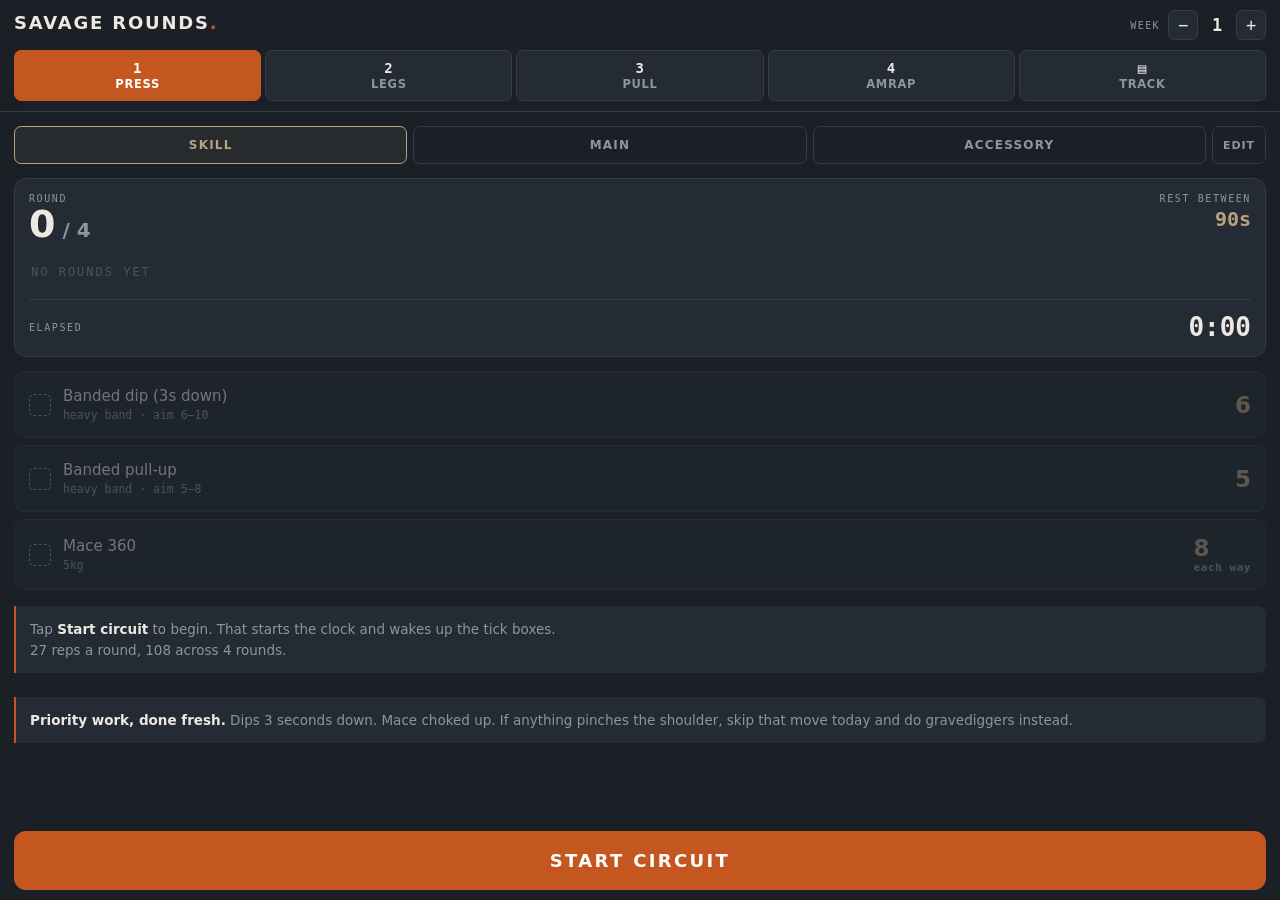
==== commit bebb9d7f: "Update index.html" ====
--- a/index.html
+++ b/index.html
@@ -4,12 +4,11 @@
 <meta charset="utf-8">
 <meta name="viewport" content="width=device-width, initial-scale=1, viewport-fit=cover, user-scalable=no">
 <meta name="apple-mobile-web-app-capable" content="yes">
-<meta name="apple-mobile-web-app-title" content="Rounds">
+<meta name="apple-mobile-web-app-title" content="Savage Rounds">
 <meta name="apple-mobile-web-app-status-bar-style" content="black-translucent">
 <meta name="theme-color" content="#1B2027">
-<link rel="manifest" href="manifest.json">
-<link rel="apple-touch-icon" href="apple-touch-icon.png">
-<title>Rounds Block</title>
+<link rel="apple-touch-icon" href="[data-uri]">
+<title>Savage Rounds</title>
 <style>
 :root{
   --iron:#1B2027; --iron-lift:#242B34; --iron-edge:#333C48;
@@ -30,7 +29,7 @@
  backdrop-filter:saturate(160%) blur(12px);border-bottom:1px solid var(--iron-edge);
  padding:calc(10px + env(safe-area-inset-top)) 14px 10px}
 .brandrow{display:flex;align-items:baseline;justify-content:space-between;margin-bottom:10px}
-.brand{font-family:var(--display);font-weight:700;font-size:19px;letter-spacing:.16em;text-transform:uppercase}
+.brand{font-family:var(--display);font-weight:700;font-size:18px;letter-spacing:.1em;text-transform:uppercase;white-space:nowrap}
 .brand em{color:var(--oxide);font-style:normal}
 .brandl{display:flex;align-items:center;gap:10px}
 .progpill{border:1px solid var(--canvas);background:rgba(184,162,131,.1);color:var(--canvas);border-radius:6px;
@@ -178,7 +177,7 @@
 <header>
   <div class="brandrow">
     <div class="brandl">
-      <div class="brand">Rounds<em>.</em></div>
+      <div class="brand">Savage<em> </em>Rounds<em>.</em></div>
       <button class="progpill hidden" id="progpill" aria-label="Change programme">Build ▾</button>
     </div>
     <div class="weekwrap">
